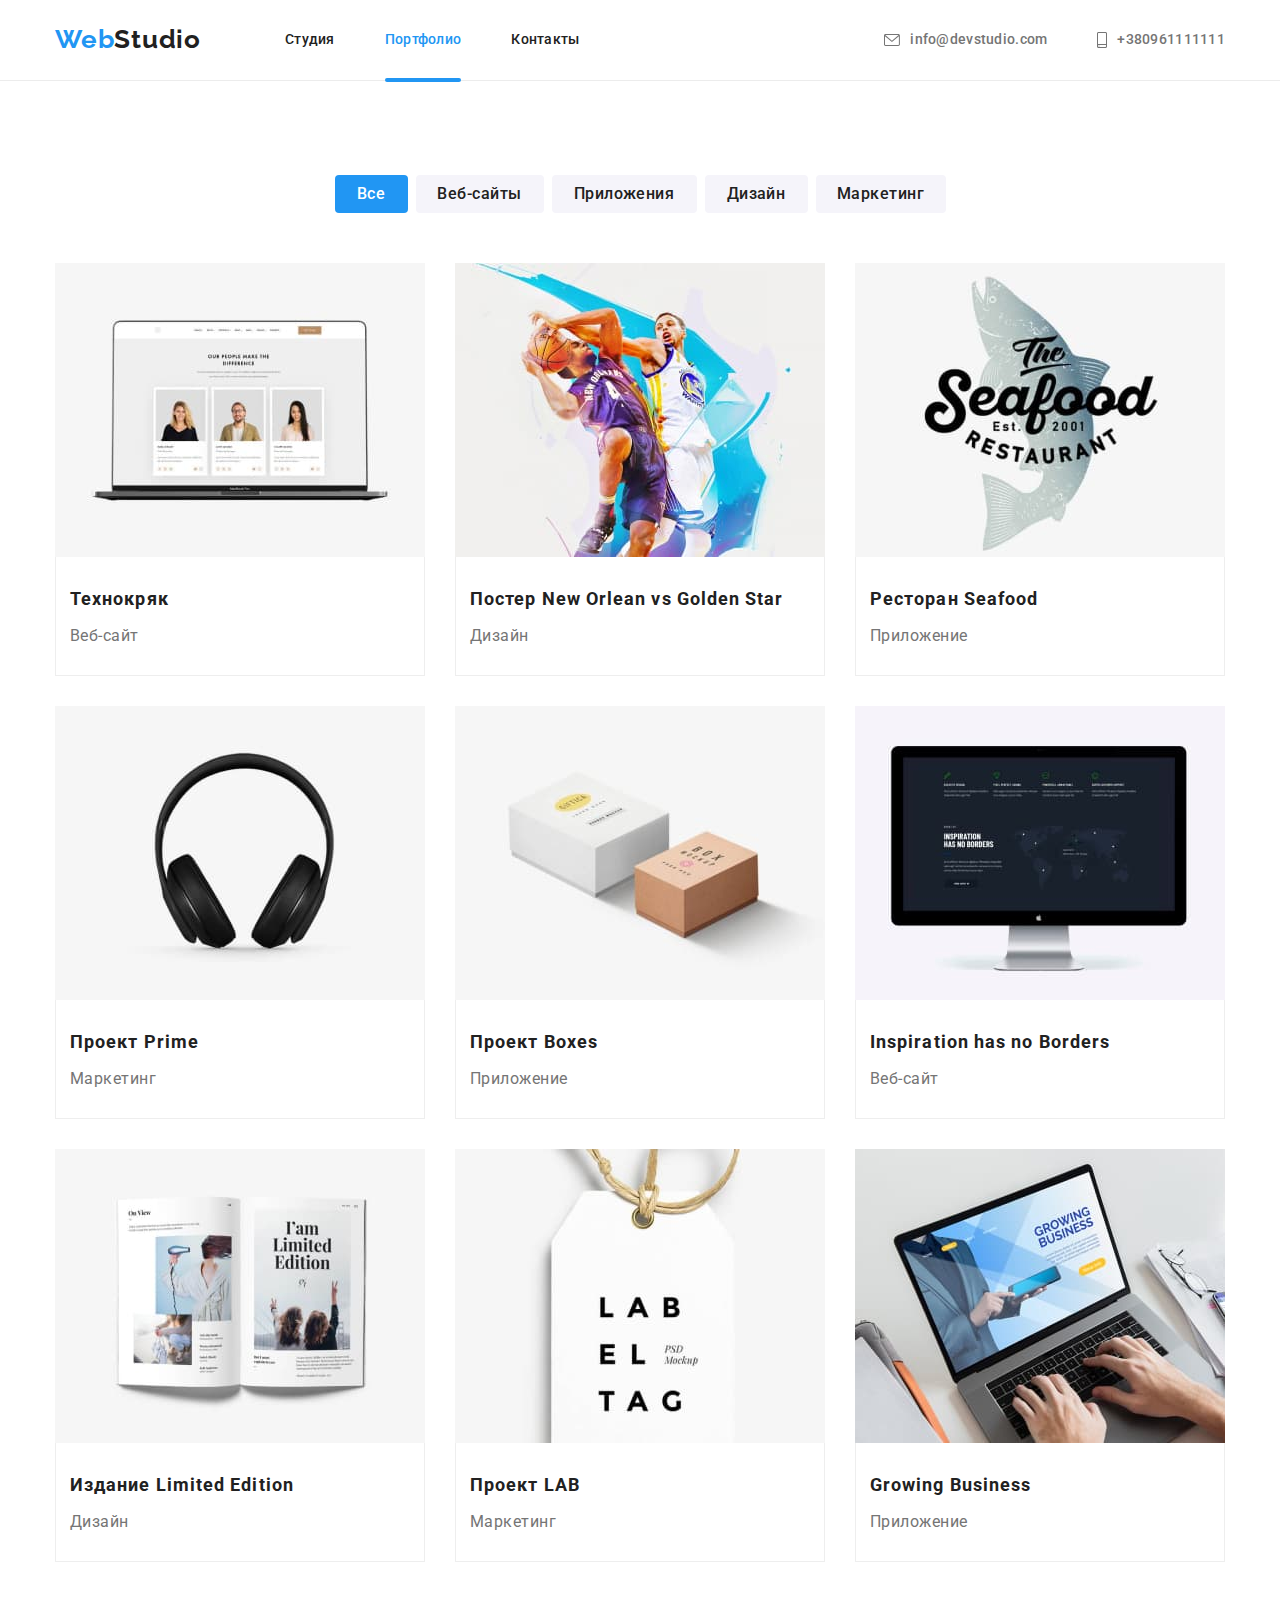
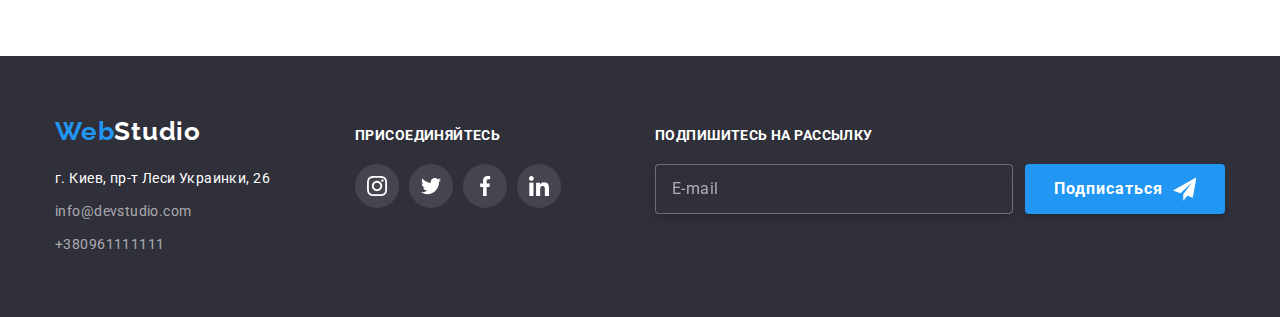
==== portfolio.html @ d1df0016 "7" ====
<!DOCTYPE html>
<html lang="ru">
  <head>
    <meta charset="UTF-8" />
    <meta http-equiv="X-UA-Compatible" content="IE=edge" />
    <meta name="viewport" content="width=device-width, initial-scale=1.0" />
    <title>Portfolio</title>
    <link rel="preconnect" href="https://fonts.googleapis.com" />
    <link rel="preconect" href="https://fonts.gstatic.com" crossorigin />
    <link
      href="https://fonts.googleapis.com/css2?family=Raleway:wght@700&family=Roboto:wght@400;500;700;900&display=swap"
      rel="stylesheet"
    />
    <link
      rel="stylesheet"
      href="https://cdnjs.cloudflare.com/ajax/libs/modern-normalize/1.1.0/modern-normalize.css"
      integrity="sha512-Y0MM+V6ymRKN2zStTqzQ227DWhhp4Mzdo6gnlRnuaNCbc+YN/ZH0sBCLTM4M0oSy9c9VKiCvd4Jk44aCLrNS5Q=="
      crossorigin="anonymous"
      />
    <link rel="stylesheet" href="./css/style.css"/>
    </head>
  <body>
    <header class="header">
      <div class="container header__container">
        <nav class="navigation">
          <a href="index.html" class="logo header__logo">
            <span class="logo__style">Web</span><span class="logo__item">Studio</span>
          </a>
          <ul class="site-nav">
            <li><a href="./index.html" class="link">Студия</a></li>
            <li><a href="./portfolio.html" class="link current">Портфолио</a></li>
            <li><a href="/" class="link">Контакты</a></li>
          </ul>
        </nav>
        <ul class="contakt">
          <li>
            <a href="mailto:info@devstudio.com" class="link-portf"
              ><svg class="icon-mail" width="16" height="12">
                <use href="./icons/symbol-defs.svg#icon-envelope"></use></svg>info@devstudio.com</a
            >
          </li>
          <li>
            <a href="tel:+380961111111"
              ><svg class="icon-tel" width="10" height="16">
                <use href="./icons/symbol-defs.svg#icon-smartphone"></use></svg>+380961111111</a
            >
          </li>
        </ul>
      </div>
    </header>
    <main>
      <section class="sections">
        <div class="container">
          <h1 hidden>Галерея</h1>
          <ul class="item-button">
            <li><button type="button" class="all-btn">Все</button></li>
            <li><button type="button" class="gal-btn web">Веб-сайты</button></li>
            <li><button type="button" class="gal-btn supple">Приложения</button></li>
            <li><button type="button" class="gal-btn design">Дизайн</button></li>
            <li><button type="button" class="gal-btn market">Маркетинг</button></li>
          </ul>
          <ul class="elements">
            <li class="elements-item">
              <a href="./" class="elements-link">
                <div class="thumb">
                  <img src="./img-portfolio/people.jpg" alt="люди" width="370" height="294" />
                  <p class="thumb-text">Ресурс предлагает комплексные предложения с разным уровнем функционала и
                    сервисов. Все это позволит посетителю получить исчерпывающие сведения о компании
                    или частном лице.</p>
                </div>
                <div class="element-border">
                  <h2 class="element-title">Технокряк</h2>
                  <p class="text">Веб-сайт</p>
                </div>
              </a>
            </li>
            <li class="elements-item">
              <a href="./" class="elements-link">
                <div class="thumb">
                <img src="./img-portfolio/basketball.jpg" alt="баскет" width="370" height="294" />
                <p class="thumb-text">Ресурс предлагает комплексные предложения с разным уровнем функционала и
                  сервисов. Все это позволит посетителю получить исчерпывающие сведения о компании
                  или частном лице.</p>
                </div>
                <div class="element-border">
                  <h2 class="element-title">
                    Постер <span lang="en">New Orlean vs Golden Star</span>
                  </h2>
                  <p class="text">Дизайн</p>
                </div>
              </a>
            </li>
            <li class="elements-item">
              <a href="./" class="elements-link">
                <div class="thumb">
                <img src="./img-portfolio/seafood.jpg" alt="ресторан" width="370" height="294" />
                <p class="thumb-text">Ресурс предлагает комплексные предложения с разным уровнем функционала и
                сервисов. Все это позволит посетителю получить исчерпывающие сведения о компании
                или частном лице.</p>
                </div>
                <div class="element-border">
                  <h2 class="element-title">Ресторан <span lang="en">Seafood</span></h2>
                  <p class="text">Приложение</p>
                </div>
              </a>
            </li>
            <li class="elements-item">
              <a href="./" class="elements-link">
                <div class="thumb">
                <img src="./img-portfolio/earphones.jpg" alt="наушники" width="370" height="294" />
                <p class="thumb-text">Ресурс предлагает комплексные предложения с разным уровнем функционала и
                  сервисов. Все это позволит посетителю получить исчерпывающие сведения о компании
                  или частном лице.</p>
                </div>
                <div class="element-border">
                  <h2 class="element-title">Проект <span lang="en">Prime</span></h2>
                  <p class="text">Маркетинг</p>
                </div>
              </a>
            </li>
            <li class="elements-item">
              <a href="./" class="elements-link">
                <div class="thumb">
                <img src="./img-portfolio/box.jpg" alt="коробки" width="370" height="294" />
                <p class="thumb-text">Ресурс предлагает комплексные предложения с разным уровнем функционала и
                  сервисов. Все это позволит посетителю получить исчерпывающие сведения о компании
                  или частном лице.</p>
                </div>
                <div class="element-border">
                  <h2 class="element-title">Проект <span lang="en">Boxes</span></h2>
                  <p class="text">Приложение</p>
                </div>
              </a>
            </li>
            <li class="elements-item">
              <a href="./" class="elements-link">
                <div class="thumb">
                <img src="./img-portfolio/map.jpg" alt="карта" width="370" height="294" />
                <p class="thumb-text">Ресурс предлагает комплексные предложения с разным уровнем функционала и
                  сервисов. Все это позволит посетителю получить исчерпывающие сведения о компании
                  или частном лице.</p>
                </div>
                <div class="element-border">
                  <h2 class="element-title" lang="en">Inspiration has no Borders</h2>
                  <p class="text">Веб-сайт</p>
                </div>
              </a>
            </li>
            <li class="elements-item">
              <a href="./" class="elements-link">
                <div class="thumb">
                <img src="./img-portfolio/book.jpg" alt="книга" width="370" height="294" />
                <p class="thumb-text">Ресурс предлагает комплексные предложения с разным уровнем функционала и
                  сервисов. Все это позволит посетителю получить исчерпывающие сведения о компании
                  или частном лице.</p>
                </div>
                <div class="element-border">
                  <h2 class="element-title">Издание <span lang="en">Limited Edition</span></h2>
                  <p class="text">Дизайн</p>
                </div>
              </a>
            </li>
            <li class="elements-item">
              <a href="./" class="elements-link">
                <div class="thumb">
                <img src="./img-portfolio/label.jpg" alt="уровень" width="370" height="294" />
                <p class="thumb-text">Ресурс предлагает комплексные предложения с разным уровнем функционала и
                  сервисов. Все это позволит посетителю получить исчерпывающие сведения о компании
                  или частном лице.</p>
                </div>
                <div class="element-border">
                  <h2 class="element-title">Проект <span lang="en">LAB</span></h2>
                  <p class="text">Маркетинг</p>
                </div>
              </a>
            </li>
            <li class="elements-item">
              <a href="./" class="elements-link">
                <div class="thumb">
                <img src="./img-portfolio/note.jpg" alt="ноут" width="370" height="294" />
                <p class="thumb-text">Ресурс предлагает комплексные предложения с разным уровнем функционала и
                  сервисов. Все это позволит посетителю получить исчерпывающие сведения о компании
                  или частном лице.</p>
                </div>
                <div class="element-border">
                  <h2 class="element-title" lang="en">Growing Business</h2>
                  <p class="text">Приложение</p>
                </div>
              </a>
            </li>
          </ul>
        </div>
      </section>
    </main>
   <footer class="footer">
    <div class="container footer-cont">
      <div class="bg">
        <a href="index.html" class="logo footer__logo">
          <span class="logo__style">Web</span><span class="logo__itemfoot">Studio</span></a
        >
        <address class="footer-adres">
          <ul>
            <li><a href="" target="_blank" class="foot">г. Киев, пр-т Леси Украинки, 26</a></li>
            <li><a href="mailto:info@devstudio.com" class="mail">info@devstudio.com</a></li>
            <li><a href="tel:+380961111111" class="tel">+380961111111</a></li>
          </ul>
        </address>
      </div>
      <div class="social">
        <p class="social-text">ПРИСОЕДИНЯЙТЕСЬ</p>
        <ul class="social-link">
          <li class="social-link-list">
            <a href="" class="soc-link-icon"
              ><svg class="social-icon" width="20" height="20">
                <use href="./icons/symbol-defs.svg#icon-instagram"></use></svg></a>
          </li>
          <li class="social-link-list">
            <a href="" class="soc-link-icon"
              ><svg class="social-icon" width="20" height="20">
                <use href="./icons/symbol-defs.svg#icon-twitter"></use></svg></a>
          </li>
          <li class="social-link-list">
            <a href="" class="soc-link-icon"
              ><svg class="social-icon" width="20" height="20">
                <use href="./icons/symbol-defs.svg#icon-facebook"></use></svg></a>
          </li>
          <li class="social-link-list">
            <a href="" class="soc-link-icon"
              ><svg class="social-icon" width="20" height="20">
                <use href="./icons/symbol-defs.svg#icon-linkedin"></use></svg></a>
          </li>
        </ul>
      </div>
      <div class="active">
        <p class="social-text">Подпишитесь на рассылку</p>
        <form class="active-thumb">
          <input type="email" class="input-footer" name="email" placeholder="E-mail" autocomplete="on">
          <button type="submit" class="btn-footer">
            <span>Подписаться</span>
            <svg>
              <use href="./icons/symbol-defs.svg#icon-send">
              </use>
            </svg></button>
          </form>
      </div>
    </div>
   </footer>
  </body>
</html>
---- css/style.css ----
:root {
  --title-text-color: #212121;
  --common-text-color: #757575;
  --accent-color: #2196f3;
  --white-color: #ffffff;
  --main-color: #e5e5e5;
  --home-color: #2f303a;
  --contakt-color: #757575;
  --fon-color: #f5f4fa;
  --icon-color: #AFB1B8;
  --card-set-gap: 30px;
}

body {
  font-size: 14px;
  font-family: 'Roboto', sans-serif;
  color: var(--common-text-color);
  letter-spacing: 0.03em;
  background: var(--white-color);
}
ul {
  list-style: none;
}

/* первая линия */
.header {
  border-bottom: 1px solid #ececec;
    }
.container {
  width: 1200px;
  padding-left: 15px;
  padding-right: 15px;
  margin-left: auto;
  margin-right: auto;
}
.header__container {
  display: flex;
}

/* WebStudio */
.logo {
  font-family: 'Raleway';
  font-style: normal;
  font-weight: 700;
  font-size: 26px;
  line-height: 1.2;
  letter-spacing: 0.03em;
}

.header__logo {
  margin-right: 84px;
  padding-top: 24px;
  padding-bottom: 25px;
}
.logo__style {
  color: var(--accent-color);
}

.logo__item {
  color: var(--title-text-color);
}

.logo__itemfoot {
  color: var(--white-color);
}
.footer__logo {
  margin-right: 84px;
}

a {
  text-decoration: none;
}

.logo:hover {
  color: var(--accent-color);
  transition-duration: 250ms;
  transition-timing-function: cubic-bezier(0.4, 0, 0.2, 1);
}

/*nav*/

.navigation {
  display: flex;
  align-items: center;
}

.navigation a {
  padding-top: 24px;
  padding-bottom: 25px;}

.site-nav,
.contakt {
  display: flex;
  font-style: normal;
  font-weight: 500;
  font-size: 14px;
  line-height: 1.14;
  letter-spacing: 0.02em;
  text-decoration: none;}

.site-nav li:not(:last-child), 
.contakt li:not(:last-child) {
  margin-right: 50px;}

.contakt {
  display: flex;
  align-items: center;
  margin-left: auto;
  padding-top: 32px;
  padding-bottom: 32px;}

.site-nav a.link.current {
  color: var(--accent-color);
  transition: color 250ms;
  transition-timing-function: cubic-bezier(0.4, 0, 0.2, 1);}

.site-nav a.link:hover,
.site-nav a.link:focus {
  color: var(--accent-color);
  transition: color 250ms;
  transition-timing-function: cubic-bezier(0.4, 0, 0.2, 1);}

.site-nav a {
  color: var(--title-text-color);
  padding-top: 32px;
  padding-bottom: 32px;
  align-items: center;}

.site-nav a:hover,
.site-nav a:focus {
  color: var(--accent-color);
  transition: color 250ms;
  transition-timing-function: cubic-bezier(0.4, 0, 0.2, 1);}

.contakt a {
  display: flex;
  color: var(--contakt-color);
  align-items: center;}
.container
.contakt a:hover,
.contakt a:focus {
  color: var(--accent-color);
  transition: color 250ms;
  transition-timing-function: cubic-bezier(0.4, 0, 0.2, 1);
}
.icon-mail, .icon-tel {
  margin-right: 10px;
  fill: currentColor;}

.icon-mail:hover, .icon-tel:hover {
  color: var(--accent-color);
  transition: color 250ms;
  transition-timing-function: cubic-bezier(0.4, 0, 0.2, 1);}

ul {padding: 0;
  margin: 0;}

.list {
  padding: 0px;
  margin: 0;
  list-style: none;
}
.link {
    display: block;
    position: relative;
    transition-property: color;
    transition-duration: 250ms;
    transition-timing-function: cubic-bezier(0.4, 0, 0.2, 1);
}

.current::after {
  content: '';
  display: block;
  height: 4px;
  width: 100%;
  background: #2196f3;
  border-radius: 2px;
  position: absolute;
  bottom: -1.5px;
  opacity: 1;
  transition-property: transform background opacity;
  transition-duration: 250ms;
  transition-timing-function: cubic-bezier(0.4, 0, 0.2, 1);
  transform: scaleX(1);
}
/*.link::after {
  content: '';
  display: block;
  height: 4px;
  width: 100%;
  background: #2196f3;
  border-radius: 2px;
  position: absolute;
  bottom: -1.5px;
  opacity: 0;
  transition-property: transform background opacity;
  transition-duration: 250ms;
  transition-timing-function: cubic-bezier(0.4, 0, 0.2, 1);
  transform: scaleX(0);}
.link:hover::after,
.link:focus::after {
  opacity: 1;
  transform: scaleX(1);}*/

/* Главная */
.hero {
  padding-top: 200px;
  padding-bottom: 200px;
  background: var(--home-color);
  background-image: linear-gradient(rgba(47, 48, 58, 0.4), rgba(47, 48, 58, 0.4)),
      url(../images/Img-home.jpg);
  color: var(--white-color);
  text-align: center;
  background-size: cover;
  max-width: 1600px;
  margin: 0 auto;
}

.hero-title {
  width: 696px;
  margin: 0 auto;
  color: var(--white-color);
  font-weight: 900;
  font-size: 44px;
  line-height: 1.36;
  text-align: center;
  letter-spacing: 0.06em;
  text-transform: uppercase;
}

.hero .btn {
  margin-top: var(--card-set-gap);
  background: var(--accent-color);
  color: var(--white-color);
  font-style: normal;
  font-weight: 700;
  font-size: 16px;
  line-height: 1.88;
  text-align: center;
  letter-spacing: 0.06em;
  padding-left: 32px;
  padding-right: 32px;
  padding-top: 10px;
  padding-bottom: 10px;
  border: none;
  border-radius: 4px;}
  
.btn:hover, .btn:focus {cursor: pointer;}

h1,
h2,
h3,
p {margin: 0;}

/* Особенности */
.sections {
  padding-top: 94px;
  padding-bottom: 94px;}

.details {
  background: var(--white-color);
  font-size: 14px;
  line-height: 1.71;
  letter-spacing: 0.03em;
  padding-bottom: 0;}
/*
 background: var(--white-color);
 font-family: 'Roboto';
 font-style: normal;
 font-weight: 400;
 font-size: 14px;
 line-height: 1.71;
 letter-spacing: 0.03em;
 padding-bottom: 0;*/

.details-title {
   width: 270px;
   height: 16px;
   margin-bottom: 10px;
   color: var(--title-text-color);
   font-weight: 700;
   font-size: 14px;
   line-height: 1.14;
   letter-spacing: 0.03em;
   text-transform: uppercase;
 }
.holder {
  display: flex;
  flex-wrap: wrap;
  }

.holder li {
  width: 270px;
  padding: 0;}

.holder li:not(:last-child) {
  margin-right: var(--card-set-gap);}

/*.holder li::before {
  content: '';
  display: inline-block;
  width: 270px;
  height: 120px;
  background: var(--fon-color);
  margin-bottom: var(--card-set-gap);}
.icon-item:nth-child(1):before {
  content: '';
  background-image: url("../svg/antenna\ 1.svg");
  background-position: center;
  background-size: contain;
  background-repeat: no-repeat;
  display: inline-block;
  padding-top: 25px;
  padding-bottom: 25px;
  padding-left: 102.34px;
  padding-right: 102.34px;}
.icon-item:nth-child(2):before {
  content: '';
  background-image: url("../svg/Vector.svg");
  background-position: center;
  background-size: contain;
  background-repeat: no-repeat;
  display: inline-block;
  padding-top: 25px;
  padding-bottom: 25px;
  padding-left: 101.54px;
  padding-right: 101.534px;}
.icon-item:nth-child(3):before {
  content: '';
  background-image: url("../svg/diagram\ 1.svg");
  background-position: center;
  background-size: contain;
  background-repeat: no-repeat;
  display: inline-block;
  padding-top: 25px;
  padding-bottom: 25px;
  padding-left: 100px;
  padding-right: 100px;}
.icon-item:nth-child(4):before {
  content: '';
  background-image: url("../svg/astronaut\ 1.svg");
  background-position: center;
  background-size: contain;
  background-repeat: no-repeat;
  display: inline-block;
  padding-top: 30.23px;
  padding-bottom: 30.23px;
  padding-left: 115.17px;
  padding-right: 115.17px;}*/

.details-title {
  width: 270px;
  height: 16px;
  margin-bottom: 10px;
  color: var(--title-text-color);
  font-weight: 700;
  font-size: 14px;
  line-height: 1.14;
  letter-spacing: 0.03em;
  text-transform: uppercase;
}
.holder-icon {
  width: 270px;
  height: 120px;
  background: var(--fon-color);
  margin-bottom: var(--card-set-gap);
  display: flex;
  justify-content: center;
  align-items: center;
}

.details-icon {
  display: flex;
  justify-content: center;
  align-items: center;
  background-repeat: no-repeat;
}

/* Чем мы занимаемся */
.about {background: var(--white-color);}

.about-title {
  padding: 0;
  margin-left: auto;
  margin-right: auto;
  margin-bottom: 50px;
  color: var(--title-text-color);
  font-weight: 700;
  font-size: 36px;
  line-height: 1.16;
  text-align: center;
  letter-spacing: 0.03em;
}
.about-item {
  display: flex;
  flex-wrap: wrap;
  margin-left: auto;
  margin-right: auto;
}

.about-item li:not(:last-child) {margin-right: var(--card-set-gap);
}
.about-img {
  position: relative;}
.about-thumb {
  position: relative;
  display: flex;
  justify-content: center;
  align-items: flex-end;}

.about-thumb::after {
  position: absolute;
  content: '';
  left: 0;
  bottom: 0;
  z-index: 0;
  width: 100%;
  height: 70px;
  background: rgba(47, 48, 58, 0.8);}

.about-text {
  position: absolute;
  display: flex;
  z-index: 1;
  padding-top: 30px;
  padding-bottom: 30px;
  font-weight: 700;
  font-size: 14px;
  line-height: 1.14px;
  text-align: center;
  letter-spacing: 0.03em;
  text-transform: uppercase;
  color: var(--white-color);}

/* Наша команда */
.team {
  padding-top: 94px;
  padding-bottom: 94px;
  background: var(--fon-color);
  font-size: 16px;
  line-height: 1.18;
  text-align: center;
  letter-spacing: 0.03em;}

.team-title, .clients-title {
  margin-bottom: 50px;
  margin-left: auto;
  margin-right: auto;
  color: var(--title-text-color);
  font-weight: 700;
  font-size: 36px;
  line-height: 1.16;
  text-align: center;
  letter-spacing: 0.03em;}
.team-item {
  display: flex;
  flex-wrap: wrap;
  padding: 0;}
.team-master {
  padding: 0px;
  box-shadow: 0px 1px 3px rgba(0, 0, 0, 0.12), 0px 1px 1px rgba(0, 0, 0, 0.14),
    0px 2px 1px rgba(0, 0, 0, 0.2);
  border-top: 0;
  border-radius: 0px 0px 4px 4px;}

.team-master+.team-master {margin-left: var(--card-set-gap);}

.team-person {
  margin-bottom: 10px;
  color: var(--title-text-color);
  font-weight: 500;
  font-size: 16px;
  line-height: 1.18;
  text-align: center;
  letter-spacing: 0.03em;}

.border {
  background: var(--white-color);
  padding-top: var(--card-set-gap);
  padding-bottom: var(--card-set-gap);
  border-radius: 0px 0px 4px 4px;}

/*.icon-link {
display: inline-block;
padding-top: 16px;
padding-bottom: 30px;
padding-left: 32px;
padding-right: 32px;}
.icon-link li:not(:last-child) {margin-right: 2px;}

.icon-item-master {
  content: ''; 
  background-position: center;
  background-size: contain;
  background-repeat: no-repeat;
  background-size: 20px;
  display: inline-block;
  width: 44px;
  height: 44px;
  border-radius: 50%;
  background-color: var(--white-color);}
.icon-link li:nth-child(1) {background-image: url("../svg/instagram\ 2.svg");
  }
.icon-link li:nth-child(2) {background-image: url("../svg/twitter\ 1.svg");
  }
.icon-link li:nth-child(3) {background-image: url("../svg/facebook\ 1.svg");
}
.icon-link li:nth-child(4) {background-image: url("../svg/linkedin\ 1.svg");
 }*/

 .masters-soc-list {
   display: flex;
   justify-content: center;
   margin-top: 16px;
   color: var(--common-text-color);}

 .masters-soc-link {
   display: flex;
   justify-content: center;
   width: 100%;
   height: 100%;
   border-radius: 50%;
   align-items: center;
   background-color: var(--white-color);
   fill: var(--icon-color);}

 .team-cont {
   padding-left: auto;
   padding-right: auto;}

 .masters-soc-item {
   width: 44px;
   height: 44px;}

 .masters-soc-item + .masters-soc-item {
   margin-left: 10px;}
 /*.masters-soc-item:not(:last-child) {margin-right: 10px;}*/

 .masters-soc-link:hover,
 .masters-soc-link:focus {
   background-color: var(--accent-color);
   fill: var(--white-color);}


/* Клиенты */
.clients {
  padding-top: 94px;
  padding-bottom: 94px;
  background: var(--white-color);
  font-size: 16px;
  line-height: 1.18;
  text-align: center;
  letter-spacing: 0.03em;
}
.clients-item {
  display: flex;
  flex-wrap: wrap;
  align-content: center;
  justify-content: center;}

.clients-style {
  width: 100%;
  height: 100%;
  display: flex;
  justify-content: center;
  align-items: center;
  }

.client-item-list {
  width: 170px;
  height: 92px;
  border: 1px solid #afb1b8;
  border-radius: 4px;
  background-color: var(--white-color);
}

.clients-item li:not(:last-child) {
  margin-right: var(--card-set-gap);}

.client-item-icon {
  fill: var(--icon-color);
}

.clients-style:hover,
.clients-style:focus {
  border: 1px solid var(--accent-color);
  fill: var(--accent-color);
}

.clients-style:hover .client-item-icon,
.clients-style:focus .client-item-icon {
  fill: var(--accent-color);
}

/* Футер */

.footer {
  display: flex;
  padding-top: 60px;
  padding-bottom: 60px;
  background: var(--home-color);
}

.footer-cont {
  display: flex;
  align-items: baseline;
}

.footer>.container>.bg {
  display: inline-block;
  width: 231px;
}

.footer__logo {
  margin-right: 84px;
}

a {
  text-decoration: none;}

.footer-adres {
  margin-top: 20px;
  font-style: normal;
  font-size: 14px;
  line-height: 1.71;
  letter-spacing: 0.03em;
}

.footer-adres li {
  padding: 0;}

.footer-adres li:not(:last-child) {
  margin-bottom: 9px;
}

.foot {
  color: var(--white-color);
}

.mail,
.tel {
  color: rgba(255, 255, 255, 0.6);
}

.common-footer a:hover,
.common-footer a:focus {
  color: var(--accent-color);
}

.social {
  width: 231px;
  height: 44px;
  margin-left: 70px;
}

.social-text {
  font-family: 'Roboto', sans-serif;
  color: var(--white-color);
  font-style: normal;
  font-weight: 700;
  font-size: 14px;
  line-height: 1.14;
  letter-spacing: 0.03em;
  text-transform: uppercase;
}

.social-link {
  display: flex;
  margin-top: 20px;
}

.social-link li:not(:last-child) {
  margin-right: 10px;
}

.social-link-list {
  display: flex;
  justify-content: center;
  align-items: center;
  width: 44px;
  height: 44px;
}

/*.social-link-list {
  background-position: center;
  background-size: contain;
  background-repeat: no-repeat;
  background-size: 20px;
  display: flex;
  justify-content: center;
  align-items: center;
  width: 44px;
  height: 44px;
}*/
.soc-link-icon {
  display: flex;
  justify-content: center;
  align-items: center;
  width: 100%;
  height: 100%;
  border-radius: 50%;
  background-color: rgba(255, 255, 255, 0.1);
  fill: var(--white-color);
}

.soc-link-icon:hover,
.soc-link-icon:focus {
  background-color: var(--accent-color);
  fill: var(--white-color);
}

/*_______FOOTER______"active"*/
.active {
  margin-left: 93px;
}

.active-thumb {
  display: flex;
  margin-top: 20px;
}

.btn-footer {
  display: flex;
  padding: 10px 29px;
  align-items: center;
  justify-content: center;
  cursor: pointer;
  width: 200px;
  height: 50px;
  background-color: var(--accent-color);
  box-shadow: 0px 4px 4px rgba(0, 0, 0, 0.15);
  border-radius: 4px;
  border: none;
}
.btn-footer>span {
  margin-right: 10px;
  font-weight: 700;
  font-size: 16px;
  line-height: 1, 9;
  letter-spacing: 0.06em;
  color: var(--white-color);
}
.btn-footer>svg {
  width: 24px;
  height: 24px;
  fill: var(--white-color);
}
.input-footer {
  display: inline-block;
  margin-right: 12px;
  padding-left: 16px;
  width: 358px;
  height: 50px;
  color: var(--white-color);
  background-color: var(--home-color);
  border: 1px solid rgba(255, 255, 255, 0.3);
  filter: drop-shadow(0px 4px 4px rgba(0, 0, 0, 0.15));
  border-radius: 4px;
}
.input-footer::placeholder {
  font-weight: 400;
  font-size: 16px;
  line-height: 1.25;
  letter-spacing: 0.03em;
  color: rgba(255, 255, 255, 0.6);
}


/* ______________________________ Портфолио__________________________ */
.link-portf {
  color: var(--contakt-color);
  transition: color 250ms;
  transition-timing-function: cubic-bezier(0.4, 0, 0.2, 1);
}

/* Кнопки Портфолио */
.item-button {
  display: flex;
  justify-content: center;
  margin-bottom: 50px;
  }
.item-button :not(:last-child) {
  margin-right: 8px;}

.item-button button {
  display: inline-block;
  height: 38px;
  font-family: 'Roboto';
  font-style: normal;
  font-weight: 500;
  font-size: 16px;
  line-height: 1.62;
  text-align: center;
  letter-spacing: 0.03em;
  border: none;
  border-radius: 4px;
  cursor: pointer;
  transition-property: background-color, color, box-shadow;
  transition-duration: 250ms;
  transition-timing-function: cubic-bezier(0.4, 0, 0.2, 1);
}

.all-btn {
  width: 73px;
  background: var(--accent-color);
  color: var(--white-color);
}

.gal-btn {
  background: var(--fon-color);
  color: var(--title-text-color);
}

.web {
  width: 128px;
}
.supple {
  width: 145px;
}
.design {
  width: 103px;
}
.market {
  width: 130px;
}

.all-btn:hover,
.all-btn:focus {
  background: var(--white-color);
  color: var(--accent-color);
  box-shadow: 0px 3px 1px rgba(0, 0, 0, 0.1), 0px 1px 2px rgba(0, 0, 0, 0.08),
      0px 2px 2px rgba(0, 0, 0, 0.12);
}

.gal-btn:hover,
.gal-btn:focus {
  background: var(--accent-color);
  color: var(--white-color);
  box-shadow: 0px 3px 1px rgba(0, 0, 0, 0.1), 0px 1px 2px rgba(0, 0, 0, 0.08),
      0px 2px 2px rgba(0, 0, 0, 0.12);
}


/* __________Галлерея Портфолио _____________*/


.elements {
  display: flex;
  flex-wrap: wrap;
  margin-bottom: -30px;
  margin-left: calc(-1 * var(--card-set-gap));
}

.elements-item {
  flex-basis: calc(100% / 3 - var(--card-set-gap));
  margin-left: var(--card-set-gap);
  margin-bottom: var(--card-set-gap);
  }

/*.elements li {
  margin-right: var(--card-set-gap);
  margin-bottom: var(--card-set-gap);}
.elements li:nth-child(3n) {margin-right: 0px;}*/

.elements a {
  display: block;
}

.elements-link:hover,
.elements-link:focus {
  box-shadow: 0px 1px 1px rgba(0, 0, 0, 0.12), 0px 4px 4px rgba(0, 0, 0, 0.06),
    1px 4px 6px rgba(0, 0, 0, 0.16);
}
.elements .element-title {
  color: var(--title-text-color);
  font-weight: 700;
  font-size: 18px;
  line-height: 2;
  letter-spacing: 0.06em;
}

.elements .text {
  margin-top: 4px;
  color: var(--common-text-color);
  font-size: 16px;
  line-height: 1.87;
  letter-spacing: 0.03em;
}

.element-border {
  background: var(--white-color);
  border: 1px solid #eeeeee;
  border-top: 0;
  padding-top: 24px;
  padding-bottom: 24px;
  padding-left: 14px;
  padding-right: 14px;
}

img {
  display: block;
  max-width: 100%;
  height: auto;
}

.thumb {
position: relative;
display: flex;
width: 370px;
height: 294px;
overflow: hidden;
}

.thumb-text {
  position: absolute;
  bottom: 0;
  left: 0;
  max-width: 100%;
  padding: 63px 24px;
  opacity: 0;
  z-index: 2;
  font-weight: 400;
  font-size: 18px;
  line-height: 1.6;
  letter-spacing: 0.03em;
  color: var(--white-color);
  background-color: rgba(33, 150, 243, 0.9);
  transition-property: transform, opacity;
  transform: translateY(100%);
  transition-duration: 250ms;
  transition-timing-function: cubic-bezier(0.4, 0, 0.2, 1);
}

.elements-link:hover .thumb-text,
.elements-link:focus .thumb-text {
  opacity: 1;
  transform: translateY(0);
}
/* < !-----------MODAL-WINDOW-------------->*/
/*_____________BACKDROP_MODAL_________________*/
.backdrop {
  position: fixed;
  top: 0px;
  left: 0px;
  width: 100%;
  height: 100%;
  background: rgba(0, 0, 0, 0.2);
  transition-property: opacity, fill, visibility;
  transition-duration: 250ms;
  transition-timing-function: cubic-bezier(0.4, 0, 0.2, 1);
}

.backdrop.is-hidden {
  opacity: 0;
  pointer-events: none;
  visibility: hidden; 
}

.modal {
  position: absolute;
  top: 50%;
  left: 50%;
  width: 528px;
  height: 581px;
  padding: 40px;
  background: #ffffff;
  z-index: 3;
  box-shadow: 0px 1px 3px rgba(0, 0, 0, 0.12), 0px 1px 1px rgba(0, 0, 0, 0.14),
    0px 2px 1px rgba(0, 0, 0, 0.2);
  border-radius: 4px;
  transform: translate(-50%, -50%) scale(1.1);
  transition: transform 250ms cubic-bezier(0.4, 0, 0.2, 1);
}

.backdrop.is-hidden .modal {
  transform: scale(1);
  transform: translate(-50%, -50%);
  transition: transform 250ms cubic-bezier(0.4, 0, 0.2, 1);
}

.backdrop-button {
  position: absolute;
  right: 0;
  top: 0;
  display: flex;
  justify-content: center;
  align-items: center;
  padding: 0;
  width: 30px;
  height: 30px;
  margin-top: 8px;
  margin-right: 8px;
  border-radius: 50%;
  background-color: transparent;
  border: 1px solid rgba(0, 0, 0, 0.1);
  cursor: pointer;
}

.backdrop-icon {
  width: 18px;
  height: 18px;
}
/*________MODAL INPUT____*/

.backdrop-button:hover,
.backdrop-button:focus {
  fill: var(--accent-color);
}
.modal-title {
  font-weight: 700;
  font-size: 20px;
  line-height: 1.15;
  text-align: center;
  letter-spacing: 0.03em;
  color: var(--title-text-color);
  margin-bottom: 12px;
  }
.modal-form {
  display: flex;
  flex-direction: column;
}

.form-field {
  position: relative;
  display: flex;
  flex-direction: column;
  margin-bottom: 10px;
}
.label {
  font-weight: 400;
  font-size: 12px;
  line-height: 1.16;
  letter-spacing: 0.01em;
  color: var(--contakt-color);
  margin-bottom: 4px;
}
.form-input {
  height: 40px;
  border: 1px solid rgba(33, 33, 33, 0.2);
  box-sizing: border-box;
  border-radius: 4px;
  font-weight: 400;
  font-size: 12px;
  line-height: 1.16;
  letter-spacing: 0.01em;
  color: var(--contakt-color);
  margin-bottom: 4px;
  padding-left: 42px;
  transition: border-color 250ms cubic-bezier(0.4, 0, 0.2, 1);
}
.form-input:focus,
.textarea:focus {
  border-color: var(--accent-color);
  outline: none;
}

.form-icon {
  position: absolute;
  top: 50%;
  left: 12px;
  width: 18px;
  height: 18px;
  transition: fill 250ms cubic-bezier(0.4, 0, 0.2, 1);
}
.form-input:focus + .form-icon {
  fill: var(--accent-color);
}
.form-field.textarea {
  margin-bottom: 20px;
}
.form-input.comment {
  display: flex;
  flex-wrap: wrap;
  align-items: center;
  resize: none;
  padding: 12px;
  width: 448px;
  height: 120px;
  border: 1px solid rgba(33, 33, 33, 0.2);
  box-sizing: border-box;
  border-radius: 4px;
  margin-bottom: -10px;
}
.form-input.comment::placeholder {
  font-family: "Roboto";
  font-style: normal;
  font-weight: 400;
  font-size: 14px;
  line-height: 16px;
  letter-spacing: 0.01em;
  color: rgba(117, 117, 117, 0.5);
}

/*.form-field.checkbox {
  display: inline-block;
  align-items: center;
  }*/

.form-field.checkbox {
  display: flex;
  flex-direction: row;
  justify-content: center;
  align-items: center;
  margin-bottom: 0;}

.checkbox {
  margin-bottom: 0;
}

.form-field.checkbox > input {
  display: inline-block;
  justify-content: center;
  margin-right: 8px;
  width: 16px;
  height: 15px;
  color: var(--title-text-color);
  margin-bottom: 0;
}
/*.checkbox-icon {
  position: absolute;
  display: inline-block;
  width: 16px;
  height: 15px;
  left: 10px;
  border: 2px solid var(--title-text-color);
  border-radius: 2px;
}*/

/*.label.acception {
  margin-bottom: 0;
  padding-left: 35px;
  font-weight: 400;
  font-size: 14px;
  line-height: 1.7;
  letter-spacing: 0.03em;
}*/

.form-input.visually-hidden:checked + .checkbox-icon {
  background-image: url(../images/checked.svg);
  background-size: contain;
  background-origin: border-box;
  border-color: var(--accent-color);
}
.checkbox-link {
  text-decoration: underline;
  font-weight: 400;
  font-size: 14px;
  line-height: 1.7;
  letter-spacing: 0.03em;
  color: var(--accent-color);
  margin-left: 5px;
  }
.modal-form button {
  display: flex;
  justify-content: center;
  align-items: center;
  margin: 0 auto;
  margin-top: 20px;
}
.btn-modal {
  cursor: pointer;
  width: 200px;
  height: 50px;
  font-weight: 700;
  font-size: 16px;
  line-height: 1.9;
  text-align: center;
  letter-spacing: 0.06em;
  color: var(--white-color);
  background-color: var(--accent-color);
  box-shadow: 0px 4px 4px rgba(0, 0, 0, 0.15);
  border-radius: 4px;
  border: none;
  transition-duration: 250ms;
  transition-timing-function: cubic-bezier(0.4, 0, 0.2, 1);
}
.btn-modal:hover,
.btn-modal:focus {
  background-color: var(--accent-color)
}
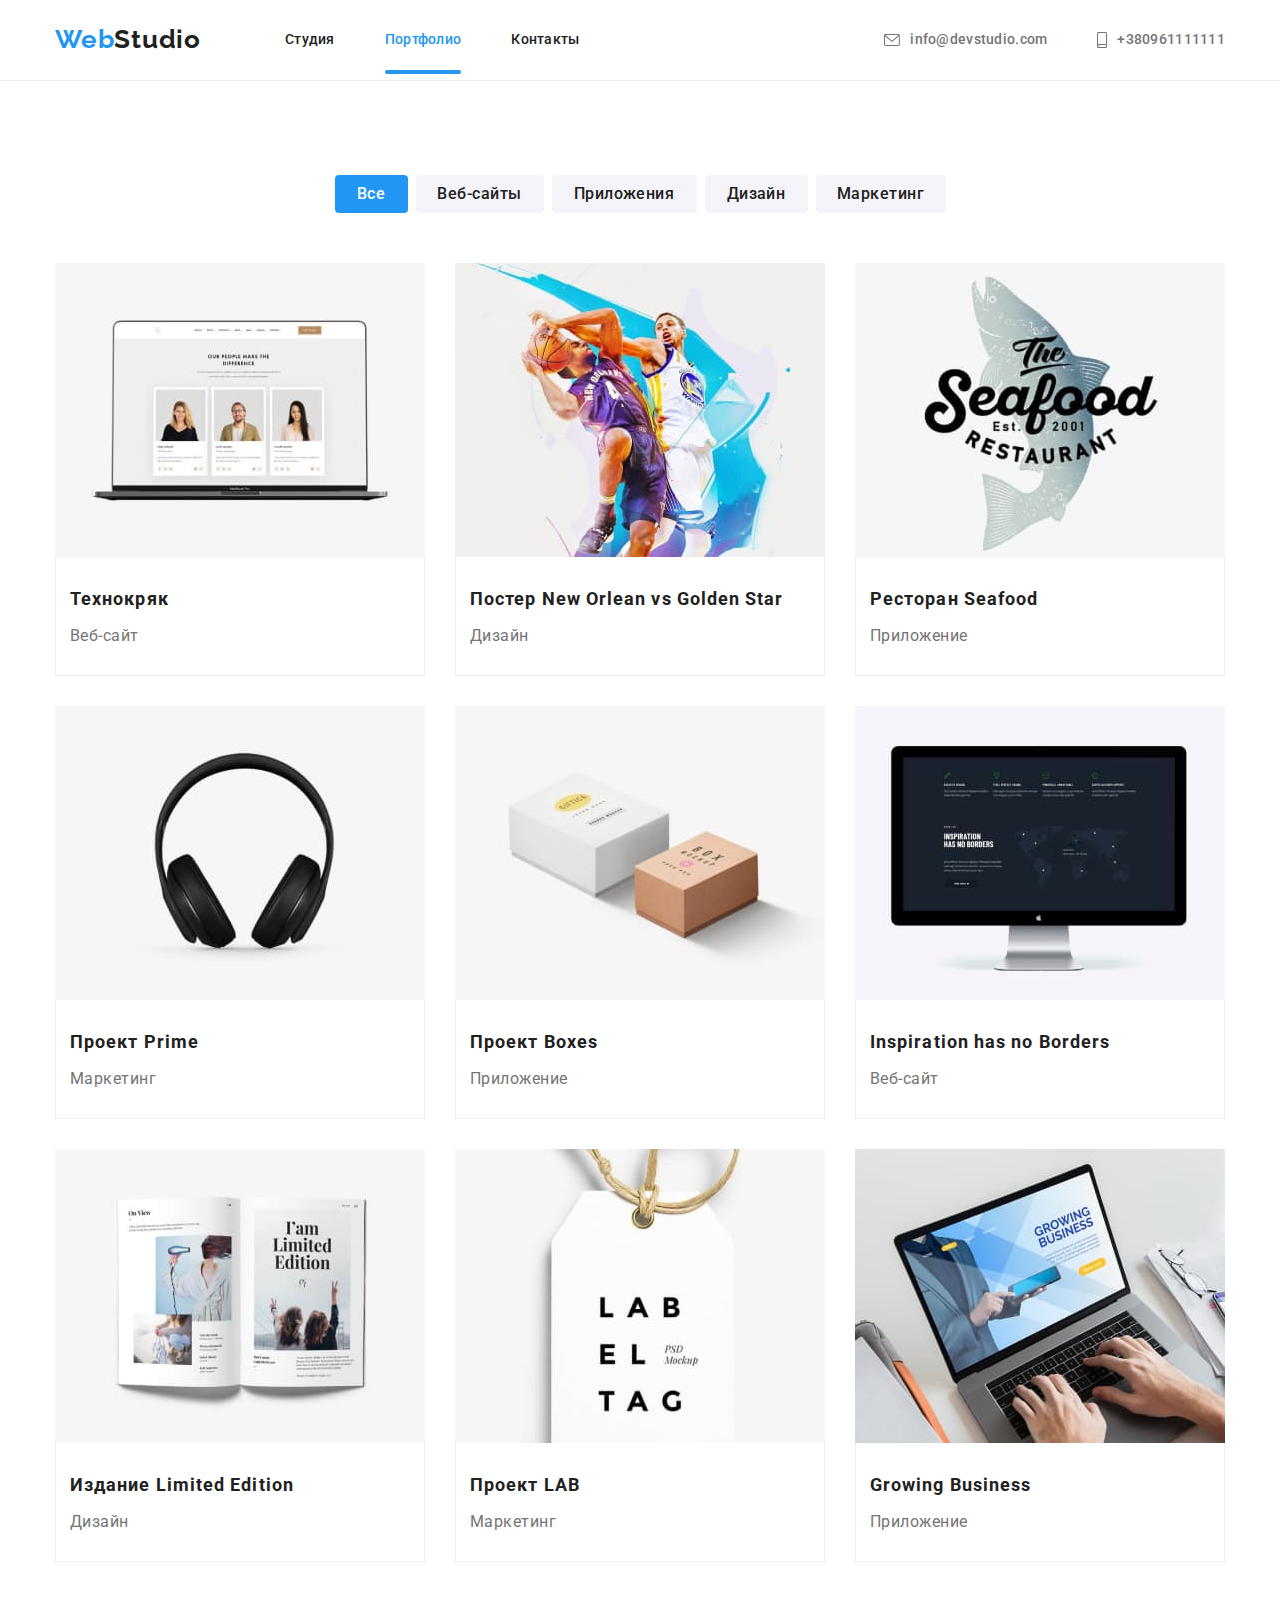
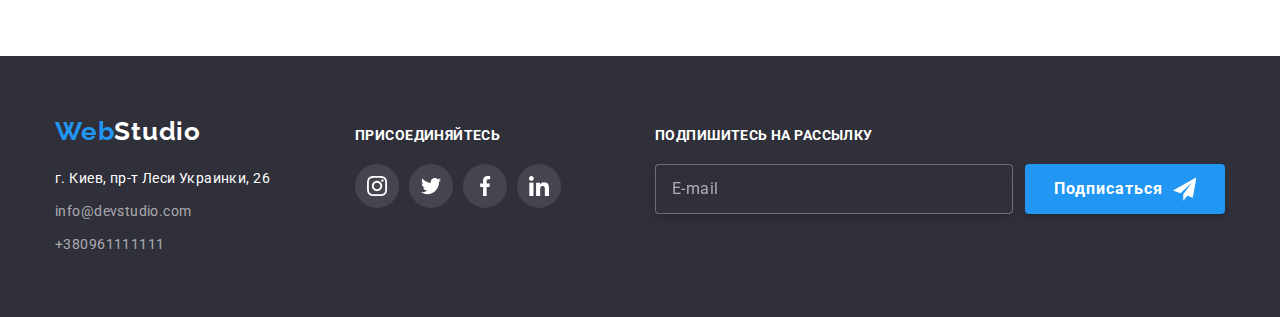
==== commit 1433946c: "переимен" ====
--- a/portfolio.html
+++ b/portfolio.html
@@ -24,24 +24,24 @@
       <div class="container header__container">
         <nav class="navigation">
           <a href="index.html" class="logo header__logo">
-            <span class="logo__style">Web</span><span class="logo__item">Studio</span>
+            <span class="logo__style">Web</span><span class="logo--dark">Studio</span>
           </a>
           <ul class="site-nav">
-            <li><a href="./index.html" class="link">Студия</a></li>
-            <li><a href="./portfolio.html" class="link current">Портфолио</a></li>
-            <li><a href="/" class="link">Контакты</a></li>
+            <li><a href="./index.html" class="site-nav__link">Студия</a></li>
+            <li><a href="./portfolio.html" class="site-nav__link current">Портфолио</a></li>
+            <li><a href="/" class="site-nav__link">Контакты</a></li>
           </ul>
         </nav>
         <ul class="contakt">
           <li>
-            <a href="mailto:info@devstudio.com" class="link-portf"
-              ><svg class="icon-mail" width="16" height="12">
+            <a href="mailto:info@devstudio.com" class="list"
+              ><svg class="contakt__icon-mail" width="16" height="12">
                 <use href="./icons/symbol-defs.svg#icon-envelope"></use></svg>info@devstudio.com</a
             >
           </li>
           <li>
             <a href="tel:+380961111111"
-              ><svg class="icon-tel" width="10" height="16">
+              ><svg class="contakt__icon-tel" width="10" height="16">
                 <use href="./icons/symbol-defs.svg#icon-smartphone"></use></svg>+380961111111</a
             >
           </li>
@@ -52,139 +52,139 @@
       <section class="sections">
         <div class="container">
           <h1 hidden>Галерея</h1>
-          <ul class="item-button">
-            <li><button type="button" class="all-btn">Все</button></li>
-            <li><button type="button" class="gal-btn web">Веб-сайты</button></li>
-            <li><button type="button" class="gal-btn supple">Приложения</button></li>
-            <li><button type="button" class="gal-btn design">Дизайн</button></li>
-            <li><button type="button" class="gal-btn market">Маркетинг</button></li>
+          <ul class="menu-button">
+            <li><button type="button" class="menu-button__btn all-btn">Все</button></li>
+            <li><button type="button" class="menu-button__btn gal-btn web">Веб-сайты</button></li>
+            <li><button type="button" class="menu-button__btn gal-btn supple">Приложения</button></li>
+            <li><button type="button" class="menu-button__btn gal-btn design">Дизайн</button></li>
+            <li><button type="button" class="menu-button__btn gal-btn market">Маркетинг</button></li>
           </ul>
           <ul class="elements">
-            <li class="elements-item">
-              <a href="./" class="elements-link">
+            <li class="elements__item">
+              <a href="./" class="elements__link">
                 <div class="thumb">
                   <img src="./img-portfolio/people.jpg" alt="люди" width="370" height="294" />
-                  <p class="thumb-text">Ресурс предлагает комплексные предложения с разным уровнем функционала и
+                  <p class="thumb__text">Ресурс предлагает комплексные предложения с разным уровнем функционала и
                     сервисов. Все это позволит посетителю получить исчерпывающие сведения о компании
                     или частном лице.</p>
                 </div>
-                <div class="element-border">
-                  <h2 class="element-title">Технокряк</h2>
-                  <p class="text">Веб-сайт</p>
-                </div>
-              </a>
-            </li>
-            <li class="elements-item">
-              <a href="./" class="elements-link">
+                <div class="elements__border">
+                  <h2 class="elements__title">Технокряк</h2>
+                  <p class="elements__text">Веб-сайт</p>
+                </div>
+              </a>
+            </li>
+            <li class="elements__item">
+              <a href="./" class="elements__link">
                 <div class="thumb">
                 <img src="./img-portfolio/basketball.jpg" alt="баскет" width="370" height="294" />
-                <p class="thumb-text">Ресурс предлагает комплексные предложения с разным уровнем функционала и
-                  сервисов. Все это позволит посетителю получить исчерпывающие сведения о компании
-                  или частном лице.</p>
-                </div>
-                <div class="element-border">
-                  <h2 class="element-title">
+                <p class="thumb__text">Ресурс предлагает комплексные предложения с разным уровнем функционала и
+                  сервисов. Все это позволит посетителю получить исчерпывающие сведения о компании
+                  или частном лице.</p>
+                </div>
+                <div class="elements__border">
+                  <h2 class="elements__title">
                     Постер <span lang="en">New Orlean vs Golden Star</span>
                   </h2>
-                  <p class="text">Дизайн</p>
-                </div>
-              </a>
-            </li>
-            <li class="elements-item">
-              <a href="./" class="elements-link">
+                  <p class="elements__text">Дизайн</p>
+                </div>
+              </a>
+            </li>
+            <li class="elements__item">
+              <a href="./" class="elements__link">
                 <div class="thumb">
                 <img src="./img-portfolio/seafood.jpg" alt="ресторан" width="370" height="294" />
-                <p class="thumb-text">Ресурс предлагает комплексные предложения с разным уровнем функционала и
+                <p class="thumb__text">Ресурс предлагает комплексные предложения с разным уровнем функционала и
                 сервисов. Все это позволит посетителю получить исчерпывающие сведения о компании
                 или частном лице.</p>
                 </div>
-                <div class="element-border">
-                  <h2 class="element-title">Ресторан <span lang="en">Seafood</span></h2>
-                  <p class="text">Приложение</p>
-                </div>
-              </a>
-            </li>
-            <li class="elements-item">
-              <a href="./" class="elements-link">
+                <div class="elements__border">
+                  <h2 class="elements__title">Ресторан <span lang="en">Seafood</span></h2>
+                  <p class="elements__text">Приложение</p>
+                </div>
+              </a>
+            </li>
+            <li class="elements__item">
+              <a href="./" class="elements__link">
                 <div class="thumb">
                 <img src="./img-portfolio/earphones.jpg" alt="наушники" width="370" height="294" />
-                <p class="thumb-text">Ресурс предлагает комплексные предложения с разным уровнем функционала и
-                  сервисов. Все это позволит посетителю получить исчерпывающие сведения о компании
-                  или частном лице.</p>
-                </div>
-                <div class="element-border">
-                  <h2 class="element-title">Проект <span lang="en">Prime</span></h2>
-                  <p class="text">Маркетинг</p>
-                </div>
-              </a>
-            </li>
-            <li class="elements-item">
-              <a href="./" class="elements-link">
+                <p class="thumb__text">Ресурс предлагает комплексные предложения с разным уровнем функционала и
+                  сервисов. Все это позволит посетителю получить исчерпывающие сведения о компании
+                  или частном лице.</p>
+                </div>
+                <div class="elements__border">
+                  <h2 class="elements__title">Проект <span lang="en">Prime</span></h2>
+                  <p class="elements__text">Маркетинг</p>
+                </div>
+              </a>
+            </li>
+            <li class="elements__item">
+              <a href="./" class="elements__link">
                 <div class="thumb">
                 <img src="./img-portfolio/box.jpg" alt="коробки" width="370" height="294" />
-                <p class="thumb-text">Ресурс предлагает комплексные предложения с разным уровнем функционала и
-                  сервисов. Все это позволит посетителю получить исчерпывающие сведения о компании
-                  или частном лице.</p>
-                </div>
-                <div class="element-border">
-                  <h2 class="element-title">Проект <span lang="en">Boxes</span></h2>
-                  <p class="text">Приложение</p>
-                </div>
-              </a>
-            </li>
-            <li class="elements-item">
-              <a href="./" class="elements-link">
+                <p class="thumbs__text">Ресурс предлагает комплексные предложения с разным уровнем функционала и
+                  сервисов. Все это позволит посетителю получить исчерпывающие сведения о компании
+                  или частном лице.</p>
+                </div>
+                <div class="elements__border">
+                  <h2 class="elements__title">Проект <span lang="en">Boxes</span></h2>
+                  <p class="elements__text">Приложение</p>
+                </div>
+              </a>
+            </li>
+            <li class="elements__item">
+              <a href="./" class="elements__link">
                 <div class="thumb">
                 <img src="./img-portfolio/map.jpg" alt="карта" width="370" height="294" />
-                <p class="thumb-text">Ресурс предлагает комплексные предложения с разным уровнем функционала и
-                  сервисов. Все это позволит посетителю получить исчерпывающие сведения о компании
-                  или частном лице.</p>
-                </div>
-                <div class="element-border">
-                  <h2 class="element-title" lang="en">Inspiration has no Borders</h2>
-                  <p class="text">Веб-сайт</p>
-                </div>
-              </a>
-            </li>
-            <li class="elements-item">
-              <a href="./" class="elements-link">
+                <p class="thumb__text">Ресурс предлагает комплексные предложения с разным уровнем функционала и
+                  сервисов. Все это позволит посетителю получить исчерпывающие сведения о компании
+                  или частном лице.</p>
+                </div>
+                <div class="elements__border">
+                  <h2 class="elements__title" lang="en">Inspiration has no Borders</h2>
+                  <p class="elements__text">Веб-сайт</p>
+                </div>
+              </a>
+            </li>
+            <li class="elements__item">
+              <a href="./" class="elements__link">
                 <div class="thumb">
                 <img src="./img-portfolio/book.jpg" alt="книга" width="370" height="294" />
-                <p class="thumb-text">Ресурс предлагает комплексные предложения с разным уровнем функционала и
-                  сервисов. Все это позволит посетителю получить исчерпывающие сведения о компании
-                  или частном лице.</p>
-                </div>
-                <div class="element-border">
-                  <h2 class="element-title">Издание <span lang="en">Limited Edition</span></h2>
-                  <p class="text">Дизайн</p>
-                </div>
-              </a>
-            </li>
-            <li class="elements-item">
-              <a href="./" class="elements-link">
+                <p class="thumb__text">Ресурс предлагает комплексные предложения с разным уровнем функционала и
+                  сервисов. Все это позволит посетителю получить исчерпывающие сведения о компании
+                  или частном лице.</p>
+                </div>
+                <div class="elements__border">
+                  <h2 class="elements__title">Издание <span lang="en">Limited Edition</span></h2>
+                  <p class="elements__text">Дизайн</p>
+                </div>
+              </a>
+            </li>
+            <li class="elements__item">
+              <a href="./" class="elements__link">
                 <div class="thumb">
                 <img src="./img-portfolio/label.jpg" alt="уровень" width="370" height="294" />
-                <p class="thumb-text">Ресурс предлагает комплексные предложения с разным уровнем функционала и
-                  сервисов. Все это позволит посетителю получить исчерпывающие сведения о компании
-                  или частном лице.</p>
-                </div>
-                <div class="element-border">
-                  <h2 class="element-title">Проект <span lang="en">LAB</span></h2>
-                  <p class="text">Маркетинг</p>
-                </div>
-              </a>
-            </li>
-            <li class="elements-item">
-              <a href="./" class="elements-link">
+                <p class="thumb__text">Ресурс предлагает комплексные предложения с разным уровнем функционала и
+                  сервисов. Все это позволит посетителю получить исчерпывающие сведения о компании
+                  или частном лице.</p>
+                </div>
+                <div class="elements__border">
+                  <h2 class="elements__title">Проект <span lang="en">LAB</span></h2>
+                  <p class="elements__text">Маркетинг</p>
+                </div>
+              </a>
+            </li>
+            <li class="elements__item">
+              <a href="./" class="elements__link">
                 <div class="thumb">
                 <img src="./img-portfolio/note.jpg" alt="ноут" width="370" height="294" />
-                <p class="thumb-text">Ресурс предлагает комплексные предложения с разным уровнем функционала и
-                  сервисов. Все это позволит посетителю получить исчерпывающие сведения о компании
-                  или частном лице.</p>
-                </div>
-                <div class="element-border">
-                  <h2 class="element-title" lang="en">Growing Business</h2>
-                  <p class="text">Приложение</p>
+                <p class="thumb__text">Ресурс предлагает комплексные предложения с разным уровнем функционала и
+                  сервисов. Все это позволит посетителю получить исчерпывающие сведения о компании
+                  или частном лице.</p>
+                </div>
+                <div class="elements__border">
+                  <h2 class="elements__title" lang="en">Growing Business</h2>
+                  <p class="elements__text">Приложение</p>
                 </div>
               </a>
             </li>
@@ -193,47 +193,47 @@
       </section>
     </main>
    <footer class="footer">
-    <div class="container footer-cont">
-      <div class="bg">
+    <div class="container footer-common">
+      <div class="footer__block">
         <a href="index.html" class="logo footer__logo">
-          <span class="logo__style">Web</span><span class="logo__itemfoot">Studio</span></a
+          <span class="logo__style">Web</span><span class="logo--light">Studio</span></a
         >
-        <address class="footer-adres">
+        <address class="footer__contacts">
           <ul>
-            <li><a href="" target="_blank" class="foot">г. Киев, пр-т Леси Украинки, 26</a></li>
-            <li><a href="mailto:info@devstudio.com" class="mail">info@devstudio.com</a></li>
-            <li><a href="tel:+380961111111" class="tel">+380961111111</a></li>
+            <li><a href="" target="_blank" class="footer__address">г. Киев, пр-т Леси Украинки, 26</a></li>
+            <li><a href="mailto:info@devstudio.com" class="footer__mail">info@devstudio.com</a></li>
+            <li><a href="tel:+380961111111" class="footer__tel">+380961111111</a></li>
           </ul>
         </address>
       </div>
       <div class="social">
-        <p class="social-text">ПРИСОЕДИНЯЙТЕСЬ</p>
-        <ul class="social-link">
-          <li class="social-link-list">
-            <a href="" class="soc-link-icon"
+        <p class="social__text">ПРИСОЕДИНЯЙТЕСЬ</p>
+        <ul class="social__list">
+          <li class="social__item">
+            <a href="" class="social__link"
               ><svg class="social-icon" width="20" height="20">
                 <use href="./icons/symbol-defs.svg#icon-instagram"></use></svg></a>
           </li>
-          <li class="social-link-list">
-            <a href="" class="soc-link-icon"
+          <li class="social__item">
+            <a href="" class="social__link"
               ><svg class="social-icon" width="20" height="20">
                 <use href="./icons/symbol-defs.svg#icon-twitter"></use></svg></a>
           </li>
-          <li class="social-link-list">
-            <a href="" class="soc-link-icon"
+          <li class="social__item">
+            <a href="" class="social__link"
               ><svg class="social-icon" width="20" height="20">
                 <use href="./icons/symbol-defs.svg#icon-facebook"></use></svg></a>
           </li>
-          <li class="social-link-list">
-            <a href="" class="soc-link-icon"
+          <li class="social__item">
+            <a href="" class="social__link"
               ><svg class="social-icon" width="20" height="20">
                 <use href="./icons/symbol-defs.svg#icon-linkedin"></use></svg></a>
           </li>
         </ul>
       </div>
-      <div class="active">
-        <p class="social-text">Подпишитесь на рассылку</p>
-        <form class="active-thumb">
+      <div class="connect">
+        <p class="connect__text">Подпишитесь на рассылку</p>
+        <form class="connect__thumb">
           <input type="email" class="input-footer" name="email" placeholder="E-mail" autocomplete="on">
           <button type="submit" class="btn-footer">
             <span>Подписаться</span>
--- a/css/style.css
+++ b/css/style.css
@@ -18,7 +18,8 @@
   letter-spacing: 0.03em;
   background: var(--white-color);
 }
-ul {
+ul {padding: 0;
+  margin: 0;
   list-style: none;
 }
 
@@ -46,7 +47,6 @@
   line-height: 1.2;
   letter-spacing: 0.03em;
 }
-
 .header__logo {
   margin-right: 84px;
   padding-top: 24px;
@@ -55,22 +55,18 @@
 .logo__style {
   color: var(--accent-color);
 }
-
-.logo__item {
+.logo--dark {
   color: var(--title-text-color);
 }
-
-.logo__itemfoot {
+.logo--light {
   color: var(--white-color);
 }
 .footer__logo {
   margin-right: 84px;
 }
-
 a {
   text-decoration: none;
 }
-
 .logo:hover {
   color: var(--accent-color);
   transition-duration: 250ms;
@@ -83,11 +79,9 @@
   display: flex;
   align-items: center;
 }
-
 .navigation a {
   padding-top: 24px;
   padding-bottom: 25px;}
-
 .site-nav,
 .contakt {
   display: flex;
@@ -97,37 +91,26 @@
   line-height: 1.14;
   letter-spacing: 0.02em;
   text-decoration: none;}
-
 .site-nav li:not(:last-child), 
 .contakt li:not(:last-child) {
   margin-right: 50px;}
-
 .contakt {
-  display: flex;
   align-items: center;
   margin-left: auto;
   padding-top: 32px;
   padding-bottom: 32px;}
-
-.site-nav a.link.current {
+.site-nav__link {
+  color: var(--title-text-color);
+  padding-top: 32px;
+  padding-bottom: 32px;
+  align-items: center;
+}
+.site-nav__link.current {
   color: var(--accent-color);
   transition: color 250ms;
   transition-timing-function: cubic-bezier(0.4, 0, 0.2, 1);}
-
-.site-nav a.link:hover,
-.site-nav a.link:focus {
-  color: var(--accent-color);
-  transition: color 250ms;
-  transition-timing-function: cubic-bezier(0.4, 0, 0.2, 1);}
-
-.site-nav a {
-  color: var(--title-text-color);
-  padding-top: 32px;
-  padding-bottom: 32px;
-  align-items: center;}
-
-.site-nav a:hover,
-.site-nav a:focus {
+.site-nav__link:hover,
+.site-nav__link:focus {
   color: var(--accent-color);
   transition: color 250ms;
   transition-timing-function: cubic-bezier(0.4, 0, 0.2, 1);}
@@ -143,31 +126,25 @@
   transition: color 250ms;
   transition-timing-function: cubic-bezier(0.4, 0, 0.2, 1);
 }
-.icon-mail, .icon-tel {
+.contakt__icon-mail, .contakt__icon-tel {
   margin-right: 10px;
   fill: currentColor;}
-
-.icon-mail:hover, .icon-tel:hover {
+.contakt__icon-mail:hover, .contakt__icon-tel:hover {
   color: var(--accent-color);
   transition: color 250ms;
   transition-timing-function: cubic-bezier(0.4, 0, 0.2, 1);}
-
-ul {padding: 0;
-  margin: 0;}
-
 .list {
   padding: 0px;
   margin: 0;
   list-style: none;
 }
-.link {
+.site-nav__link {
     display: block;
     position: relative;
     transition-property: color;
     transition-duration: 250ms;
     transition-timing-function: cubic-bezier(0.4, 0, 0.2, 1);
 }
-
 .current::after {
   content: '';
   display: block;
@@ -183,24 +160,6 @@
   transition-timing-function: cubic-bezier(0.4, 0, 0.2, 1);
   transform: scaleX(1);
 }
-/*.link::after {
-  content: '';
-  display: block;
-  height: 4px;
-  width: 100%;
-  background: #2196f3;
-  border-radius: 2px;
-  position: absolute;
-  bottom: -1.5px;
-  opacity: 0;
-  transition-property: transform background opacity;
-  transition-duration: 250ms;
-  transition-timing-function: cubic-bezier(0.4, 0, 0.2, 1);
-  transform: scaleX(0);}
-.link:hover::after,
-.link:focus::after {
-  opacity: 1;
-  transform: scaleX(1);}*/
 
 /* Главная */
 .hero {
@@ -216,7 +175,7 @@
   margin: 0 auto;
 }
 
-.hero-title {
+.hero__title {
   width: 696px;
   margin: 0 auto;
   color: var(--white-color);
@@ -263,92 +222,36 @@
   line-height: 1.71;
   letter-spacing: 0.03em;
   padding-bottom: 0;}
-/*
- background: var(--white-color);
- font-family: 'Roboto';
- font-style: normal;
- font-weight: 400;
- font-size: 14px;
- line-height: 1.71;
- letter-spacing: 0.03em;
- padding-bottom: 0;*/
-
-.details-title {
-   width: 270px;
-   height: 16px;
-   margin-bottom: 10px;
-   color: var(--title-text-color);
-   font-weight: 700;
-   font-size: 14px;
-   line-height: 1.14;
-   letter-spacing: 0.03em;
-   text-transform: uppercase;
- }
-.holder {
+
+.details__list {
   display: flex;
   flex-wrap: wrap;
   }
 
-.holder li {
+.details__item {
   width: 270px;
   padding: 0;}
 
-.holder li:not(:last-child) {
+.details__item:not(:last-child) {
   margin-right: var(--card-set-gap);}
 
-/*.holder li::before {
-  content: '';
-  display: inline-block;
+
+.details__holder {
   width: 270px;
   height: 120px;
   background: var(--fon-color);
-  margin-bottom: var(--card-set-gap);}
-.icon-item:nth-child(1):before {
-  content: '';
-  background-image: url("../svg/antenna\ 1.svg");
-  background-position: center;
-  background-size: contain;
+  margin-bottom: var(--card-set-gap);
+  display: flex;
+  justify-content: center;
+  align-items: center;
+}
+.details__icon {
+  display: flex;
+  justify-content: center;
+  align-items: center;
   background-repeat: no-repeat;
-  display: inline-block;
-  padding-top: 25px;
-  padding-bottom: 25px;
-  padding-left: 102.34px;
-  padding-right: 102.34px;}
-.icon-item:nth-child(2):before {
-  content: '';
-  background-image: url("../svg/Vector.svg");
-  background-position: center;
-  background-size: contain;
-  background-repeat: no-repeat;
-  display: inline-block;
-  padding-top: 25px;
-  padding-bottom: 25px;
-  padding-left: 101.54px;
-  padding-right: 101.534px;}
-.icon-item:nth-child(3):before {
-  content: '';
-  background-image: url("../svg/diagram\ 1.svg");
-  background-position: center;
-  background-size: contain;
-  background-repeat: no-repeat;
-  display: inline-block;
-  padding-top: 25px;
-  padding-bottom: 25px;
-  padding-left: 100px;
-  padding-right: 100px;}
-.icon-item:nth-child(4):before {
-  content: '';
-  background-image: url("../svg/astronaut\ 1.svg");
-  background-position: center;
-  background-size: contain;
-  background-repeat: no-repeat;
-  display: inline-block;
-  padding-top: 30.23px;
-  padding-bottom: 30.23px;
-  padding-left: 115.17px;
-  padding-right: 115.17px;}*/
-
-.details-title {
+}
+.details__title {
   width: 270px;
   height: 16px;
   margin-bottom: 10px;
@@ -359,27 +262,10 @@
   letter-spacing: 0.03em;
   text-transform: uppercase;
 }
-.holder-icon {
-  width: 270px;
-  height: 120px;
-  background: var(--fon-color);
-  margin-bottom: var(--card-set-gap);
-  display: flex;
-  justify-content: center;
-  align-items: center;
-}
-
-.details-icon {
-  display: flex;
-  justify-content: center;
-  align-items: center;
-  background-repeat: no-repeat;
-}
-
 /* Чем мы занимаемся */
 .about {background: var(--white-color);}
 
-.about-title {
+.about__title {
   padding: 0;
   margin-left: auto;
   margin-right: auto;
@@ -391,24 +277,23 @@
   text-align: center;
   letter-spacing: 0.03em;
 }
-.about-item {
+.about__item {
   display: flex;
   flex-wrap: wrap;
   margin-left: auto;
   margin-right: auto;
 }
 
-.about-item li:not(:last-child) {margin-right: var(--card-set-gap);
-}
-.about-img {
+.about__img:not(:last-child) {margin-right: var(--card-set-gap);}
+.about__img {
   position: relative;}
-.about-thumb {
+.about__thumb {
   position: relative;
   display: flex;
   justify-content: center;
   align-items: flex-end;}
 
-.about-thumb::after {
+.about__thumb::after {
   position: absolute;
   content: '';
   left: 0;
@@ -418,7 +303,7 @@
   height: 70px;
   background: rgba(47, 48, 58, 0.8);}
 
-.about-text {
+.about__text {
   position: absolute;
   display: flex;
   z-index: 1;
@@ -434,15 +319,17 @@
 
 /* Наша команда */
 .team {
-  padding-top: 94px;
-  padding-bottom: 94px;
   background: var(--fon-color);
   font-size: 16px;
   line-height: 1.18;
   text-align: center;
   letter-spacing: 0.03em;}
 
-.team-title, .clients-title {
+.team-cont {
+   padding-left: auto;
+   padding-right: auto;
+ }
+.team__title, .clients__title {
   margin-bottom: 50px;
   margin-left: auto;
   margin-right: auto;
@@ -452,69 +339,45 @@
   line-height: 1.16;
   text-align: center;
   letter-spacing: 0.03em;}
-.team-item {
+.team__item {
   display: flex;
   flex-wrap: wrap;
   padding: 0;}
-.team-master {
+.team__master {
   padding: 0px;
   box-shadow: 0px 1px 3px rgba(0, 0, 0, 0.12), 0px 1px 1px rgba(0, 0, 0, 0.14),
     0px 2px 1px rgba(0, 0, 0, 0.2);
   border-top: 0;
   border-radius: 0px 0px 4px 4px;}
 
-.team-master+.team-master {margin-left: var(--card-set-gap);}
-
-.team-person {
+.team__master+.team__master {margin-left: var(--card-set-gap);}
+
+.master {
+  background: var(--white-color);
+  padding-top: var(--card-set-gap);
+  padding-bottom: var(--card-set-gap);
+  border-radius: 0px 0px 4px 4px;
+}
+.master__person {
   margin-bottom: 10px;
   color: var(--title-text-color);
   font-weight: 500;
   font-size: 16px;
   line-height: 1.18;
   text-align: center;
-  letter-spacing: 0.03em;}
-
-.border {
-  background: var(--white-color);
-  padding-top: var(--card-set-gap);
-  padding-bottom: var(--card-set-gap);
-  border-radius: 0px 0px 4px 4px;}
-
-/*.icon-link {
-display: inline-block;
-padding-top: 16px;
-padding-bottom: 30px;
-padding-left: 32px;
-padding-right: 32px;}
-.icon-link li:not(:last-child) {margin-right: 2px;}
-
-.icon-item-master {
-  content: ''; 
-  background-position: center;
-  background-size: contain;
-  background-repeat: no-repeat;
-  background-size: 20px;
-  display: inline-block;
-  width: 44px;
-  height: 44px;
-  border-radius: 50%;
-  background-color: var(--white-color);}
-.icon-link li:nth-child(1) {background-image: url("../svg/instagram\ 2.svg");
-  }
-.icon-link li:nth-child(2) {background-image: url("../svg/twitter\ 1.svg");
-  }
-.icon-link li:nth-child(3) {background-image: url("../svg/facebook\ 1.svg");
-}
-.icon-link li:nth-child(4) {background-image: url("../svg/linkedin\ 1.svg");
- }*/
-
- .masters-soc-list {
+  letter-spacing: 0.03em;
+}
+.master__list {
    display: flex;
    justify-content: center;
    margin-top: 16px;
    color: var(--common-text-color);}
 
- .masters-soc-link {
+.master__item {
+  width: 44px;
+  height: 44px;
+}
+.master__link {
    display: flex;
    justify-content: center;
    width: 100%;
@@ -523,50 +386,30 @@
    align-items: center;
    background-color: var(--white-color);
    fill: var(--icon-color);}
-
- .team-cont {
-   padding-left: auto;
-   padding-right: auto;}
-
- .masters-soc-item {
-   width: 44px;
-   height: 44px;}
-
- .masters-soc-item + .masters-soc-item {
+.master__item + .master__item {
    margin-left: 10px;}
- /*.masters-soc-item:not(:last-child) {margin-right: 10px;}*/
-
- .masters-soc-link:hover,
- .masters-soc-link:focus {
+
+.master__link:hover, 
+.master__link:focus {
    background-color: var(--accent-color);
    fill: var(--white-color);}
 
 
 /* Клиенты */
 .clients {
-  padding-top: 94px;
-  padding-bottom: 94px;
   background: var(--white-color);
   font-size: 16px;
   line-height: 1.18;
   text-align: center;
   letter-spacing: 0.03em;
 }
-.clients-item {
+.clients__item {
   display: flex;
   flex-wrap: wrap;
   align-content: center;
   justify-content: center;}
 
-.clients-style {
-  width: 100%;
-  height: 100%;
-  display: flex;
-  justify-content: center;
-  align-items: center;
-  }
-
-.client-item-list {
+.clients__list {
   width: 170px;
   height: 92px;
   border: 1px solid #afb1b8;
@@ -574,21 +417,29 @@
   background-color: var(--white-color);
 }
 
-.clients-item li:not(:last-child) {
+.clients__list:not(:last-child) {
   margin-right: var(--card-set-gap);}
 
-.client-item-icon {
+.clients__link {
+  width: 100%;
+  height: 100%;
+  display: flex;
+  justify-content: center;
+  align-items: center;
+}
+
+.clients__icon {
   fill: var(--icon-color);
 }
 
-.clients-style:hover,
-.clients-style:focus {
+.clients__link:hover,
+.clients__link:focus {
   border: 1px solid var(--accent-color);
   fill: var(--accent-color);
 }
 
-.clients-style:hover .client-item-icon,
-.clients-style:focus .client-item-icon {
+.clients__link:hover .clients__icon,
+.clients__link:focus .clients__icon {
   fill: var(--accent-color);
 }
 
@@ -601,49 +452,41 @@
   background: var(--home-color);
 }
 
-.footer-cont {
+.footer-common {
   display: flex;
   align-items: baseline;
 }
-
-.footer>.container>.bg {
+.footer>.container>.footer_block {
   display: inline-block;
   width: 231px;
 }
-
 .footer__logo {
   margin-right: 84px;
 }
-
 a {
   text-decoration: none;}
-
-.footer-adres {
+.footer__contacts {
   margin-top: 20px;
   font-style: normal;
   font-size: 14px;
   line-height: 1.71;
   letter-spacing: 0.03em;
 }
-
-.footer-adres li {
+.footer__contacts li {
   padding: 0;}
 
-.footer-adres li:not(:last-child) {
+.footer__contacts li:not(:last-child) {
   margin-bottom: 9px;
 }
-
-.foot {
-  color: var(--white-color);
-}
-
-.mail,
-.tel {
+.footer__address {
+  color: var(--white-color);
+}
+.footer__mail,
+.footer__tel {
   color: rgba(255, 255, 255, 0.6);
 }
-
-.common-footer a:hover,
-.common-footer a:focus {
+.footer-block a:hover,
+.footer-block a:focus {
   color: var(--accent-color);
 }
 
@@ -652,8 +495,8 @@
   height: 44px;
   margin-left: 70px;
 }
-
-.social-text {
+.social__text,
+.connect__text {
   font-family: 'Roboto', sans-serif;
   color: var(--white-color);
   font-style: normal;
@@ -663,36 +506,21 @@
   letter-spacing: 0.03em;
   text-transform: uppercase;
 }
-
-.social-link {
+.social__list {
   display: flex;
   margin-top: 20px;
 }
-
-.social-link li:not(:last-child) {
+.social__item:not(:last-child) {
   margin-right: 10px;
 }
-
-.social-link-list {
+.social__item {
   display: flex;
   justify-content: center;
   align-items: center;
   width: 44px;
   height: 44px;
 }
-
-/*.social-link-list {
-  background-position: center;
-  background-size: contain;
-  background-repeat: no-repeat;
-  background-size: 20px;
-  display: flex;
-  justify-content: center;
-  align-items: center;
-  width: 44px;
-  height: 44px;
-}*/
-.soc-link-icon {
+.social__link {
   display: flex;
   justify-content: center;
   align-items: center;
@@ -702,19 +530,18 @@
   background-color: rgba(255, 255, 255, 0.1);
   fill: var(--white-color);
 }
-
-.soc-link-icon:hover,
-.soc-link-icon:focus {
+.social__link:hover,
+.social__link:focus {
   background-color: var(--accent-color);
   fill: var(--white-color);
 }
 
-/*_______FOOTER______"active"*/
-.active {
+/*_______FOOTER______"connect"*/
+.connect {
   margin-left: 93px;
 }
 
-.active-thumb {
+.connect__thumb {
   display: flex;
   margin-top: 20px;
 }
@@ -767,22 +594,17 @@
 
 
 /* ______________________________ Портфолио__________________________ */
-.link-portf {
-  color: var(--contakt-color);
-  transition: color 250ms;
-  transition-timing-function: cubic-bezier(0.4, 0, 0.2, 1);
-}
 
 /* Кнопки Портфолио */
-.item-button {
+.menu-button {
   display: flex;
   justify-content: center;
   margin-bottom: 50px;
   }
-.item-button :not(:last-child) {
+.menu-button :not(:last-child) {
   margin-right: 8px;}
 
-.item-button button {
+.menu-button__btn {
   display: inline-block;
   height: 38px;
   font-family: 'Roboto';
@@ -851,7 +673,7 @@
   margin-left: calc(-1 * var(--card-set-gap));
 }
 
-.elements-item {
+.elements__item {
   flex-basis: calc(100% / 3 - var(--card-set-gap));
   margin-left: var(--card-set-gap);
   margin-bottom: var(--card-set-gap);
@@ -866,12 +688,12 @@
   display: block;
 }
 
-.elements-link:hover,
-.elements-link:focus {
+.elements__link:hover,
+.elements__link:focus {
   box-shadow: 0px 1px 1px rgba(0, 0, 0, 0.12), 0px 4px 4px rgba(0, 0, 0, 0.06),
     1px 4px 6px rgba(0, 0, 0, 0.16);
 }
-.elements .element-title {
+.elements .elements__title {
   color: var(--title-text-color);
   font-weight: 700;
   font-size: 18px;
@@ -879,7 +701,7 @@
   letter-spacing: 0.06em;
 }
 
-.elements .text {
+.elements__text {
   margin-top: 4px;
   color: var(--common-text-color);
   font-size: 16px;
@@ -887,7 +709,7 @@
   letter-spacing: 0.03em;
 }
 
-.element-border {
+.elements__border {
   background: var(--white-color);
   border: 1px solid #eeeeee;
   border-top: 0;
@@ -911,7 +733,7 @@
 overflow: hidden;
 }
 
-.thumb-text {
+.thumb__text {
   position: absolute;
   bottom: 0;
   left: 0;
@@ -931,8 +753,8 @@
   transition-timing-function: cubic-bezier(0.4, 0, 0.2, 1);
 }
 
-.elements-link:hover .thumb-text,
-.elements-link:focus .thumb-text {
+.elements__link:hover .thumb__text,
+.elements__link:focus .thumb__text {
   opacity: 1;
   transform: translateY(0);
 }
